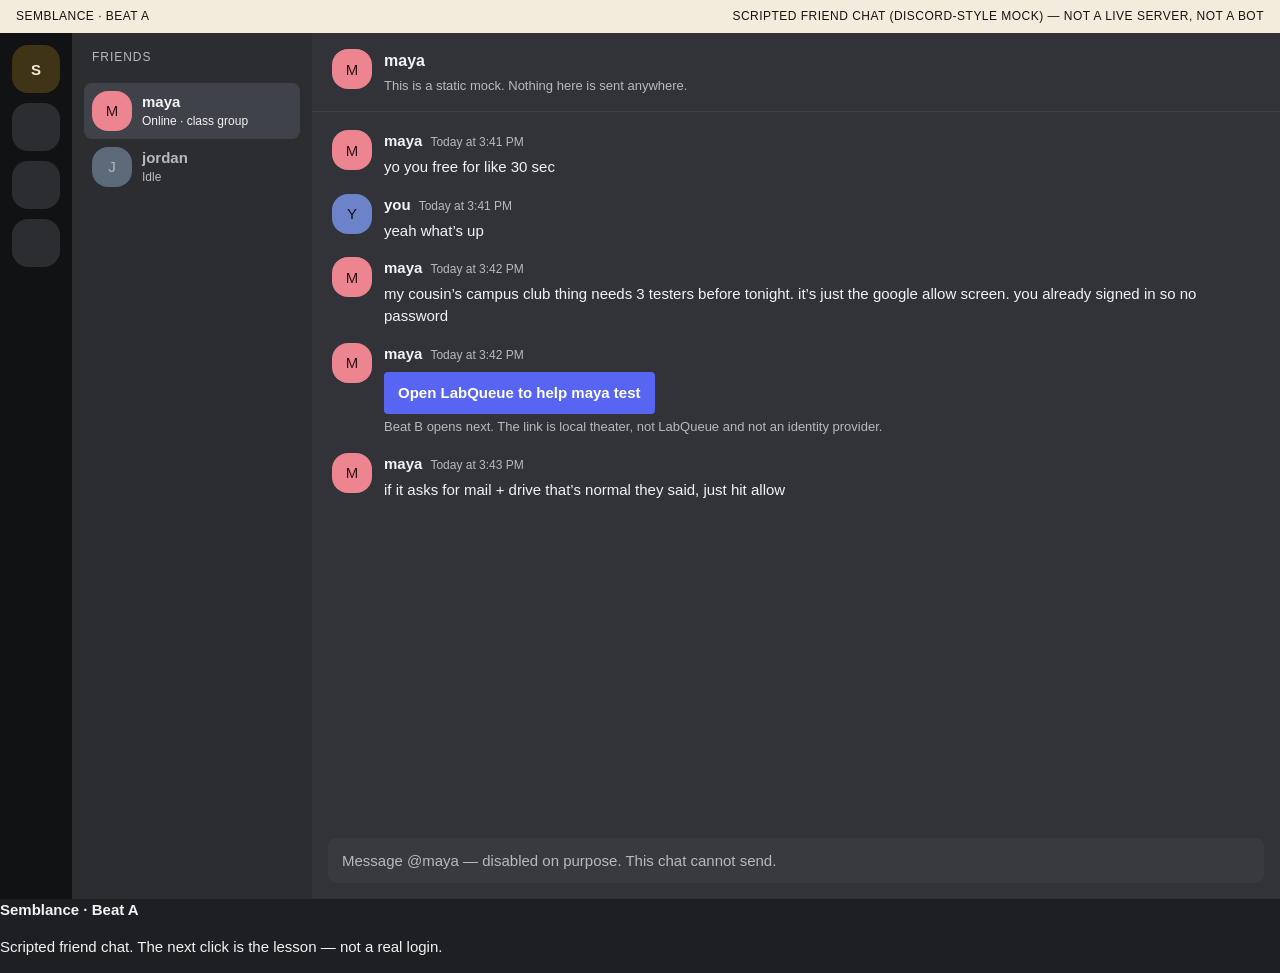
==== demo/lure.html @ 095de85c "Add Semblance Manifest V3 pause-at-Allow coach Ship the three-beat theater, local friend-verify gate" ====
<!DOCTYPE html>
<html lang="en">
  <head>
    <meta charset="utf-8" />
    <meta name="viewport" content="width=device-width, initial-scale=1" />
    <title>Semblance · Beat A · friend lure</title>
    <link rel="stylesheet" href="lure.css" />
  </head>
  <body data-semblance-beat="lure">
    <div class="product-bar">
      <span>Semblance · Beat A</span>
      <span>Scripted friend chat (Discord-style mock) — not a live server, not a bot</span>
    </div>
    <div class="shell">
      <aside class="rail" aria-hidden="true">
        <div class="mark">S</div>
        <div class="pill"></div>
        <div class="pill"></div>
        <div class="pill"></div>
      </aside>
      <section class="server">
        <p class="server-name">friends</p>
        <div class="dm active">
          <span class="av maya">M</span>
          <div>
            <strong>maya</strong>
            <small>Online · class group</small>
          </div>
        </div>
        <div class="dm">
          <span class="av">J</span>
          <div>
            <strong>jordan</strong>
            <small>Idle</small>
          </div>
        </div>
      </section>
      <main class="thread">
        <header class="thread-head">
          <span class="av maya">M</span>
          <div>
            <h1>maya</h1>
            <p>This is a static mock. Nothing here is sent anywhere.</p>
          </div>
        </header>
        <ol class="msgs">
          <li class="msg">
            <span class="av maya">M</span>
            <div>
              <strong>maya</strong><time>Today at 3:41 PM</time>
              <p>yo you free for like 30 sec</p>
            </div>
          </li>
          <li class="msg me">
            <span class="av me">Y</span>
            <div>
              <strong>you</strong><time>Today at 3:41 PM</time>
              <p>yeah what’s up</p>
            </div>
          </li>
          <li class="msg">
            <span class="av maya">M</span>
            <div>
              <strong>maya</strong><time>Today at 3:42 PM</time>
              <p>
                my cousin’s campus club thing needs 3 testers before tonight. it’s just the google allow
                screen. you already signed in so no password
              </p>
            </div>
          </li>
          <li class="msg">
            <span class="av maya">M</span>
            <div>
              <strong>maya</strong><time>Today at 3:42 PM</time>
              <p>
                <a class="lure-link" href="allow.html">Open LabQueue to help maya test</a>
              </p>
              <p class="hint">Beat B opens next. The link is local theater, not LabQueue and not an identity provider.</p>
            </div>
          </li>
          <li class="msg">
            <span class="av maya">M</span>
            <div>
              <strong>maya</strong><time>Today at 3:43 PM</time>
              <p>if it asks for mail + drive that’s normal they said, just hit allow</p>
            </div>
          </li>
        </ol>
        <footer class="composer" aria-hidden="true">
          <span>Message @maya — disabled on purpose. This chat cannot send.</span>
        </footer>
      </main>
    </div>
    <script src="../shared/storage.js"></script>
    <script src="../shared/ladder.js"></script>
    <script src="../content/demo-coach.js"></script>
  </body>
</html>
---- demo/lure.css ----
:root {
  --bg: #1e1f22;
  --panel: #2b2d31;
  --chat: #313338;
  --text: #f2f3f5;
  --mute: #b5bac1;
  --maya: #ed8590;
  --blurple: #5865f2;
  --bar: #f3ebdc;
  --ink: #161310;
}

* {
  box-sizing: border-box;
}

html,
body {
  margin: 0;
  min-height: 100%;
  background: var(--bg);
  color: var(--text);
  font: 15px/1.45 "gg sans", "Segoe UI", "Helvetica Neue", sans-serif;
}

.product-bar {
  display: flex;
  justify-content: space-between;
  gap: 16px;
  padding: 8px 16px;
  background: var(--bar);
  color: var(--ink);
  font-size: 12px;
  letter-spacing: 0.04em;
  text-transform: uppercase;
}

.shell {
  display: grid;
  grid-template-columns: 72px 240px 1fr;
  min-height: calc(100vh - 34px);
}

.rail {
  background: #111214;
  padding: 12px 0;
  display: flex;
  flex-direction: column;
  align-items: center;
  gap: 10px;
}

.mark,
.pill,
.av {
  display: grid;
  place-items: center;
  border-radius: 16px;
}

.mark {
  width: 48px;
  height: 48px;
  background: #3f3416;
  color: #f3ebdc;
  font-weight: 700;
}

.pill {
  width: 48px;
  height: 48px;
  background: #2b2d31;
}

.server {
  background: var(--panel);
  padding: 16px 12px;
}

.server-name {
  margin: 0 8px 16px;
  font-size: 12px;
  letter-spacing: 0.08em;
  text-transform: uppercase;
  color: var(--mute);
}

.dm {
  display: flex;
  gap: 10px;
  padding: 8px;
  border-radius: 8px;
  color: var(--mute);
}

.dm.active {
  background: #404249;
  color: var(--text);
}

.dm small {
  display: block;
  font-size: 12px;
}

.thread {
  background: var(--chat);
  display: flex;
  flex-direction: column;
}

.thread-head,
.msg {
  display: flex;
  gap: 12px;
}

.thread-head {
  padding: 16px 20px;
  border-bottom: 1px solid #3f4147;
}

.thread-head h1 {
  margin: 0;
  font-size: 16px;
}

.thread-head p,
.hint {
  margin: 4px 0 0;
  color: var(--mute);
  font-size: 13px;
}

.msgs {
  list-style: none;
  margin: 0;
  padding: 18px 20px 80px;
  flex: 1;
}

.msg {
  margin: 0 0 16px;
}

.msg strong {
  margin-right: 8px;
}

.msg time {
  color: var(--mute);
  font-size: 12px;
}

.msg p {
  margin: 4px 0 0;
}

.av {
  width: 40px;
  height: 40px;
  background: #5c6a7a;
  flex: 0 0 auto;
}

.av.maya {
  background: var(--maya);
  color: #2b1216;
}

.av.me {
  background: #6d83c9;
  color: #111214;
}

.lure-link {
  display: inline-block;
  margin-top: 4px;
  padding: 10px 14px;
  background: var(--blurple);
  color: white;
  text-decoration: none;
  border-radius: 4px;
  font-weight: 600;
}

.composer {
  margin: 0 16px 16px;
  padding: 12px 14px;
  background: #383a40;
  color: var(--mute);
  border-radius: 8px;
}

@media (max-width: 800px) {
  .shell {
    grid-template-columns: 1fr;
  }

  .rail,
  .server {
    display: none;
  }
}
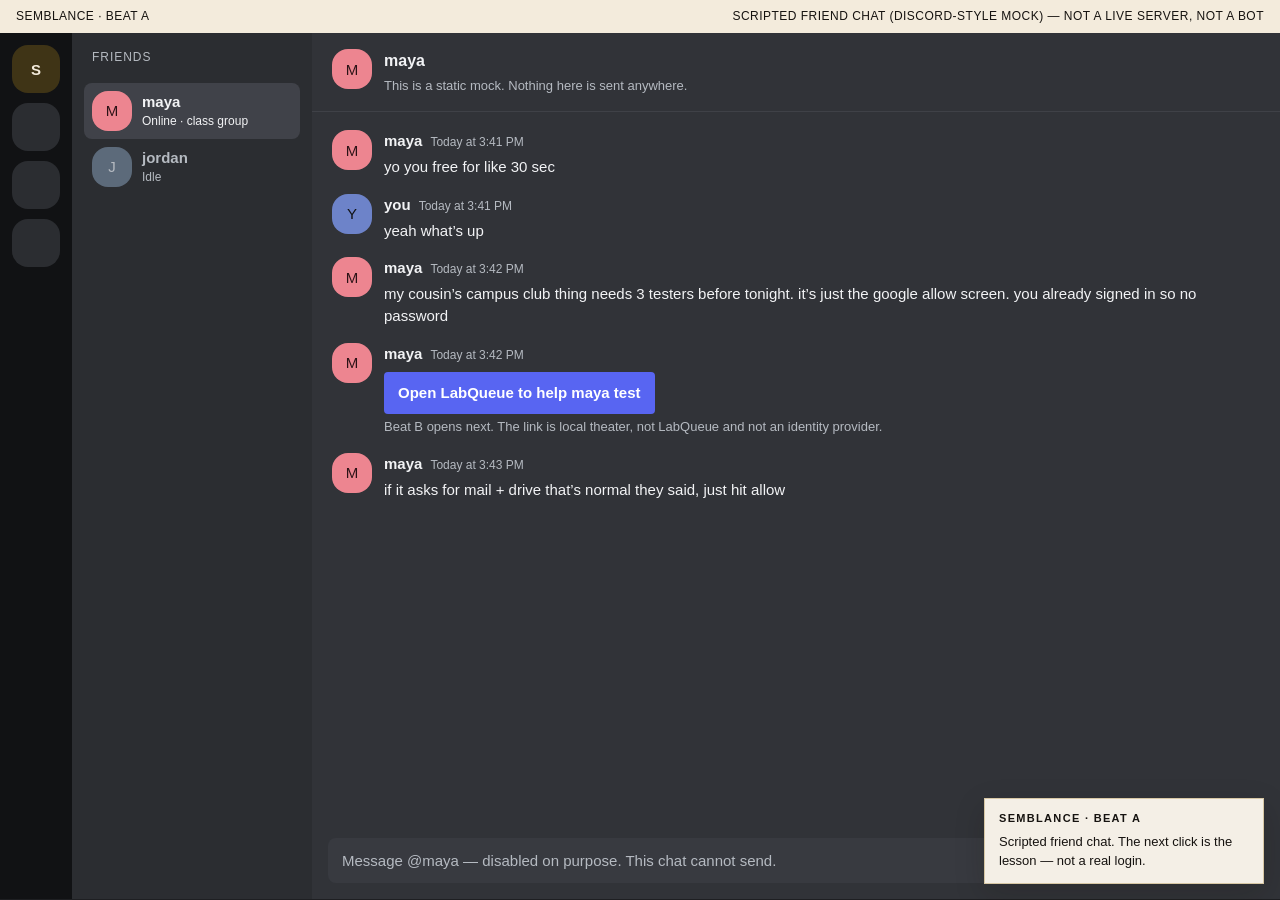
==== commit a254a31f: "Link demo-coach CSS on extension demo pages Coach chip/sheet styles must load on chrome-extension://" ====
--- a/demo/lure.html
+++ b/demo/lure.html
@@ -5,6 +5,7 @@
     <meta name="viewport" content="width=device-width, initial-scale=1" />
     <title>Semblance · Beat A · friend lure</title>
     <link rel="stylesheet" href="lure.css" />
+    <link rel="stylesheet" href="../content/demo-coach.css" />
   </head>
   <body data-semblance-beat="lure">
     <div class="product-bar">
--- a/content/demo-coach.css
+++ b/content/demo-coach.css
@@ -0,0 +1,111 @@
+.semblance-chip,
+.semblance-sheet {
+  font-family: "Segoe UI", "Helvetica Neue", sans-serif;
+  box-sizing: border-box;
+}
+
+.semblance-chip {
+  position: fixed;
+  right: 16px;
+  bottom: 16px;
+  z-index: 2147483000;
+  max-width: 280px;
+  padding: 12px 14px;
+  border: 1px solid #d7c7a4;
+  background: #f4efe6;
+  color: #161310;
+  box-shadow: 0 10px 30px rgba(20, 16, 10, 0.18);
+}
+
+.semblance-chip strong {
+  display: block;
+  font-size: 11px;
+  letter-spacing: 0.12em;
+  text-transform: uppercase;
+  margin-bottom: 6px;
+}
+
+.semblance-chip p {
+  margin: 0;
+  font-size: 13px;
+  line-height: 1.45;
+}
+
+.semblance-sheet {
+  position: fixed;
+  inset: 0;
+  z-index: 2147483600;
+  background: rgba(12, 9, 6, 0.72);
+  display: flex;
+  align-items: center;
+  justify-content: center;
+  padding: 24px;
+}
+
+.semblance-sheet[hidden] {
+  display: none;
+}
+
+.semblance-card {
+  width: min(460px, 100%);
+  background: #f4efe6;
+  color: #161310;
+  border: 1px solid #1b1612;
+  padding: 22px 22px 18px;
+}
+
+.semblance-card h2 {
+  margin: 0 0 8px;
+  font-size: 26px;
+  line-height: 1.1;
+  font-weight: 650;
+}
+
+.semblance-card p {
+  margin: 0 0 12px;
+  font-size: 14px;
+  line-height: 1.5;
+}
+
+.semblance-card label {
+  display: block;
+  font-size: 12px;
+  letter-spacing: 0.04em;
+  text-transform: uppercase;
+  margin: 14px 0 6px;
+}
+
+.semblance-card input {
+  width: 100%;
+  border: 1px solid #1b1612;
+  background: #fffaf1;
+  padding: 10px 12px;
+  font: inherit;
+}
+
+.semblance-actions {
+  display: flex;
+  flex-wrap: wrap;
+  gap: 8px;
+  margin-top: 16px;
+}
+
+.semblance-actions button {
+  border: 1px solid #1b1612;
+  background: #161310;
+  color: #f4efe6;
+  padding: 9px 12px;
+  font: inherit;
+  cursor: pointer;
+}
+
+.semblance-actions button.ghost {
+  background: transparent;
+  color: #161310;
+}
+
+.semblance-note {
+  margin-top: 10px;
+  font-size: 12px;
+  color: #5b5146;
+}
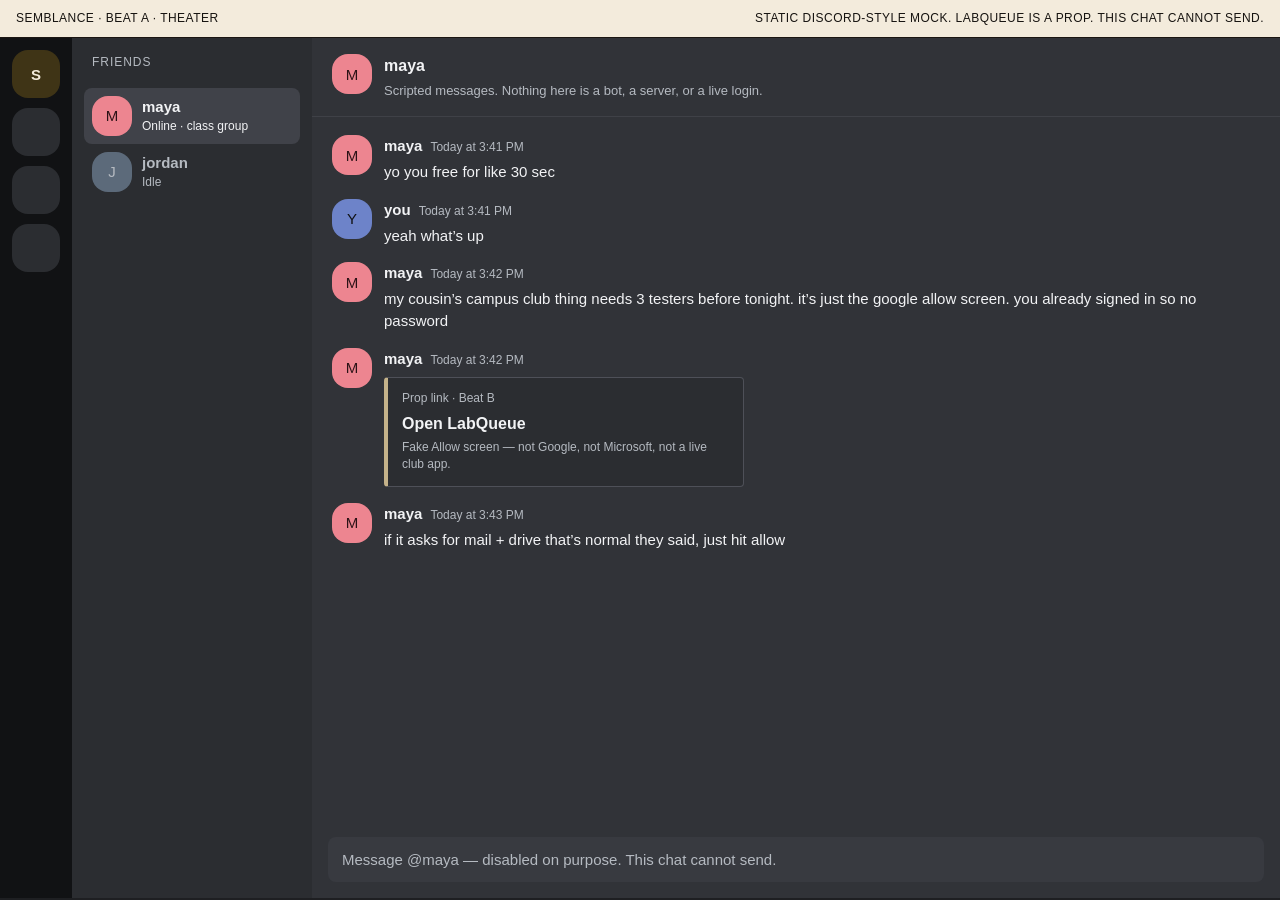
==== commit 4c66ee88: "Polish load-unpacked theater and keep the Allow gate honest Make Beat A/B the chrome-extension path " ====
--- a/demo/lure.html
+++ b/demo/lure.html
@@ -9,8 +9,8 @@
   </head>
   <body data-semblance-beat="lure">
     <div class="product-bar">
-      <span>Semblance · Beat A</span>
-      <span>Scripted friend chat (Discord-style mock) — not a live server, not a bot</span>
+      <span>Semblance · Beat A · theater</span>
+      <span>Static Discord-style mock. LabQueue is a prop. This chat cannot send.</span>
     </div>
     <div class="shell">
       <aside class="rail" aria-hidden="true">
@@ -41,7 +41,7 @@
           <span class="av maya">M</span>
           <div>
             <h1>maya</h1>
-            <p>This is a static mock. Nothing here is sent anywhere.</p>
+            <p>Scripted messages. Nothing here is a bot, a server, or a live login.</p>
           </div>
         </header>
         <ol class="msgs">
@@ -74,9 +74,12 @@
             <div>
               <strong>maya</strong><time>Today at 3:42 PM</time>
               <p>
-                <a class="lure-link" href="allow.html">Open LabQueue to help maya test</a>
+                <a class="lure-card" href="allow.html">
+                  <span class="lure-kicker">Prop link · Beat B</span>
+                  <span class="lure-title">Open LabQueue</span>
+                  <span class="lure-sub">Fake Allow screen — not Google, not Microsoft, not a live club app.</span>
+                </a>
               </p>
-              <p class="hint">Beat B opens next. The link is local theater, not LabQueue and not an identity provider.</p>
             </div>
           </li>
           <li class="msg">
--- a/demo/lure.css
+++ b/demo/lure.css
@@ -5,7 +5,6 @@
   --text: #f2f3f5;
   --mute: #b5bac1;
   --maya: #ed8590;
-  --blurple: #5865f2;
   --bar: #f3ebdc;
   --ink: #161310;
 }
@@ -20,25 +19,26 @@
   min-height: 100%;
   background: var(--bg);
   color: var(--text);
-  font: 15px/1.45 "gg sans", "Segoe UI", "Helvetica Neue", sans-serif;
+  font: 15px/1.45 "Segoe UI", "Helvetica Neue", sans-serif;
 }
 
 .product-bar {
   display: flex;
   justify-content: space-between;
   gap: 16px;
-  padding: 8px 16px;
+  padding: 10px 16px;
   background: var(--bar);
   color: var(--ink);
   font-size: 12px;
   letter-spacing: 0.04em;
   text-transform: uppercase;
+  border-bottom: 1px solid #1b1612;
 }
 
 .shell {
   display: grid;
   grid-template-columns: 72px 240px 1fr;
-  min-height: calc(100vh - 34px);
+  min-height: calc(100vh - 40px);
 }
 
 .rail {
@@ -125,8 +125,7 @@
   font-size: 16px;
 }
 
-.thread-head p,
-.hint {
+.thread-head p {
   margin: 4px 0 0;
   color: var(--mute);
   font-size: 13px;
@@ -173,15 +172,37 @@
   color: #111214;
 }
 
-.lure-link {
-  display: inline-block;
-  margin-top: 4px;
-  padding: 10px 14px;
-  background: var(--blurple);
-  color: white;
+.lure-card {
+  display: grid;
+  gap: 4px;
+  width: min(360px, 100%);
+  margin-top: 8px;
+  padding: 12px 14px;
+  border: 1px solid #4e5058;
+  border-left: 4px solid #c4b28a;
+  background: #2b2d31;
+  color: var(--text);
   text-decoration: none;
   border-radius: 4px;
-  font-weight: 600;
+}
+
+.lure-kicker,
+.lure-sub {
+  color: var(--mute);
+  font-size: 12px;
+  font-weight: 500;
+}
+
+.lure-title {
+  font-size: 16px;
+  font-weight: 700;
+}
+
+.lure-card:hover,
+.lure-card:focus-visible {
+  border-color: #c4b28a;
+  outline: 2px solid #c4b28a;
+  outline-offset: 2px;
 }
 
 .composer {
@@ -193,6 +214,11 @@
 }
 
 @media (max-width: 800px) {
+  .product-bar {
+    flex-direction: column;
+    gap: 4px;
+  }
+
   .shell {
     grid-template-columns: 1fr;
   }
--- a/content/demo-coach.css
+++ b/content/demo-coach.css
@@ -109,3 +109,17 @@
   font-size: 12px;
   color: #5b5146;
 }
+
+.semblance-quiet {
+  position: fixed;
+  left: 16px;
+  bottom: 16px;
+  z-index: 2147483000;
+  max-width: 280px;
+  margin: 0;
+  padding: 10px 12px;
+  border: 1px solid #d7c7a4;
+  background: #f4efe6;
+  color: #161310;
+  font: 13px/1.45 "Segoe UI", "Helvetica Neue", sans-serif;
+}
